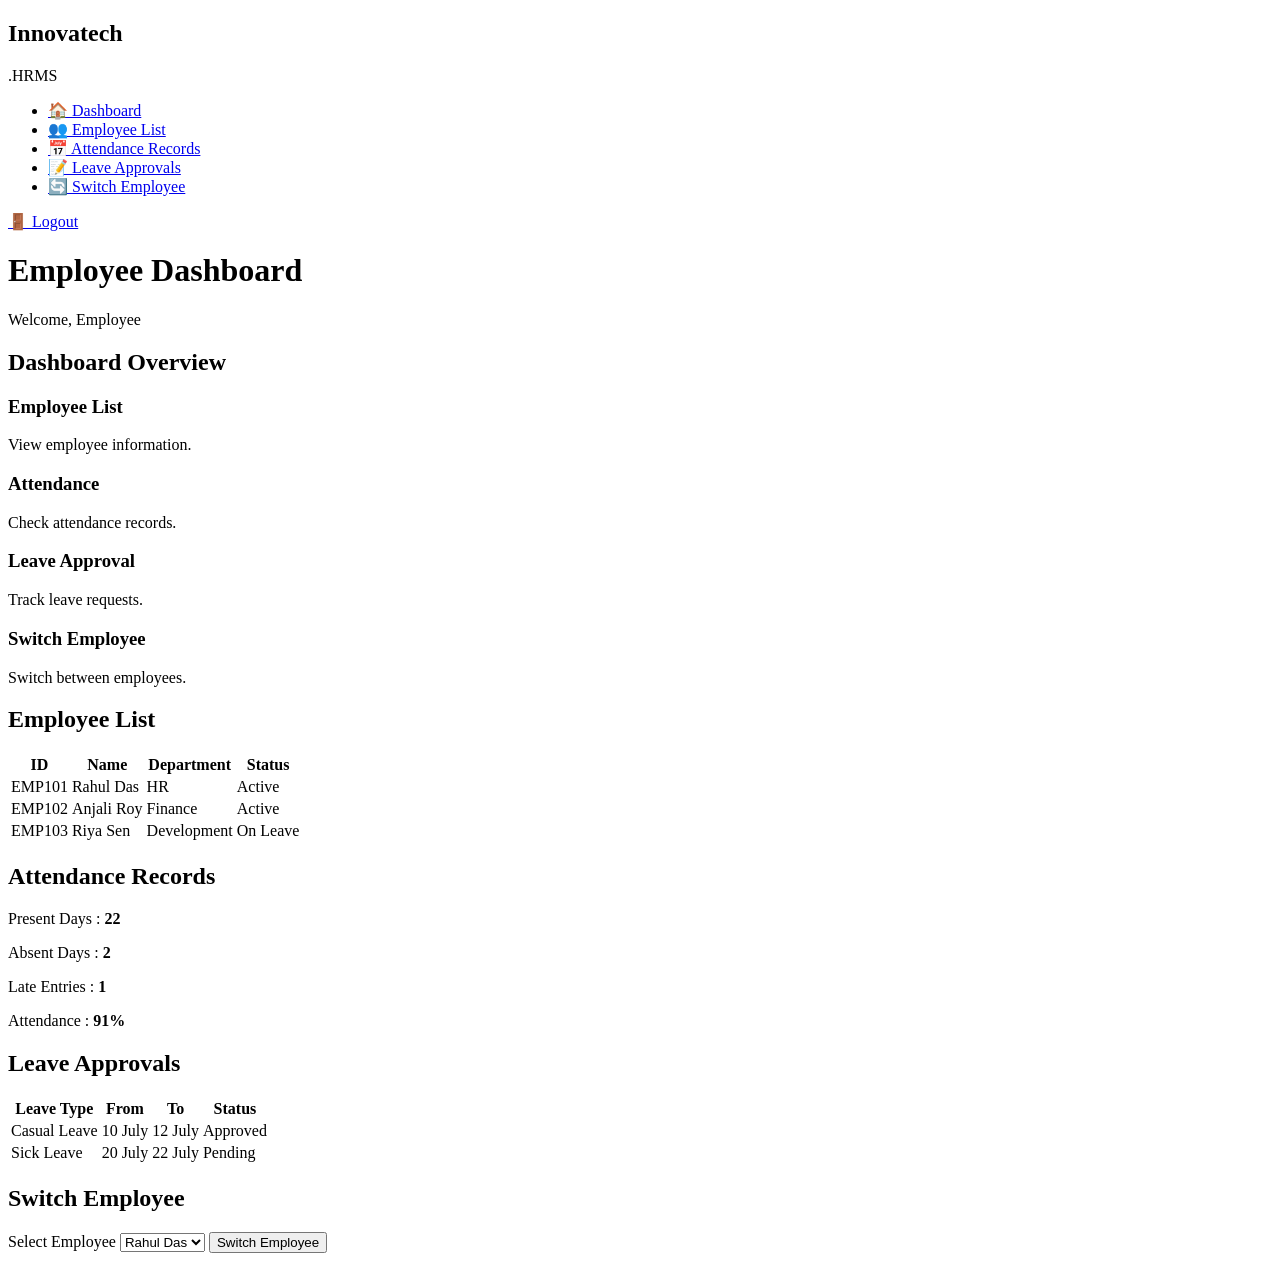
==== admindashboard.html @ e78c6b4d "Added admin dashboard with CSSS" ====
<!DOCTYPE html>
<html lang="en">
<head>
    <meta charset="UTF-8">
    <meta name="viewport" content="width=device-width, initial-scale=1.0">
    <title>Innovatech.HRMS - Employee Dashboard</title>
    <link rel="stylesheet" href="c/admindashboard.css">
</head>

<body>

<div class="container">

    <!-- Sidebar -->
    <aside class="sidebar">

        <div class="logo">
            <h2>Innovatech</h2>
            <span>.HRMS</span>
        </div>

        <ul class="menu">
            <li><a href="#dashboard">🏠 Dashboard</a></li>
            <li><a href="#employee">👥 Employee List</a></li>
            <li><a href="#attendance">📅 Attendance Records</a></li>
            <li><a href="#leave">📝 Leave Approvals</a></li>
            <li><a href="#switch">🔄 Switch Employee</a></li>
        </ul>

        <div class="logout">
            <a href="#">🚪 Logout</a>
        </div>

    </aside>

    <!-- Main Content -->
    <main class="main-content">

        <!-- Header -->
        <header class="header">
            <h1>Employee Dashboard</h1>
            <div class="profile">
                Welcome, Employee
            </div>
        </header>

        <!-- Dashboard -->
        <section id="dashboard">

            <h2>Dashboard Overview</h2>

            <div class="cards">

                <div class="card">
                    <h3>Employee List</h3>
                    <p>View employee information.</p>
                </div>

                <div class="card">
                    <h3>Attendance</h3>
                    <p>Check attendance records.</p>
                </div>

                <div class="card">
                    <h3>Leave Approval</h3>
                    <p>Track leave requests.</p>
                </div>

                <div class="card">
                    <h3>Switch Employee</h3>
                    <p>Switch between employees.</p>
                </div>

            </div>

        </section>

        <!-- Employee List -->

        <section id="employee">

            <h2>Employee List</h2>

            <table>

                <tr>
                    <th>ID</th>
                    <th>Name</th>
                    <th>Department</th>
                    <th>Status</th>
                </tr>

                <tr>
                    <td>EMP101</td>
                    <td>Rahul Das</td>
                    <td>HR</td>
                    <td>Active</td>
                </tr>

                <tr>
                    <td>EMP102</td>
                    <td>Anjali Roy</td>
                    <td>Finance</td>
                    <td>Active</td>
                </tr>

                <tr>
                    <td>EMP103</td>
                    <td>Riya Sen</td>
                    <td>Development</td>
                    <td>On Leave</td>
                </tr>

            </table>

        </section>

        <!-- Attendance -->

        <section id="attendance">

            <h2>Attendance Records</h2>

            <div class="info-box">

                <p>Present Days : <strong>22</strong></p>

                <p>Absent Days : <strong>2</strong></p>

                <p>Late Entries : <strong>1</strong></p>

                <p>Attendance : <strong>91%</strong></p>

            </div>

        </section>

        <!-- Leave -->

        <section id="leave">

            <h2>Leave Approvals</h2>

            <table>

                <tr>
                    <th>Leave Type</th>
                    <th>From</th>
                    <th>To</th>
                    <th>Status</th>
                </tr>

                <tr>
                    <td>Casual Leave</td>
                    <td>10 July</td>
                    <td>12 July</td>
                    <td>Approved</td>
                </tr>

                <tr>
                    <td>Sick Leave</td>
                    <td>20 July</td>
                    <td>22 July</td>
                    <td>Pending</td>
                </tr>

            </table>

        </section>

        <!-- Switch Employee -->

        <section id="switch">

            <h2>Switch Employee</h2>

            <form>

                <label>Select Employee</label>

                <select>

                    <option>Rahul Das</option>

                    <option>Anjali Roy</option>

                    <option>Riya Sen</option>

                </select>

                <button>Switch Employee</button>

            </form>

        </section>

    </main>

</div>

</body>
</html>
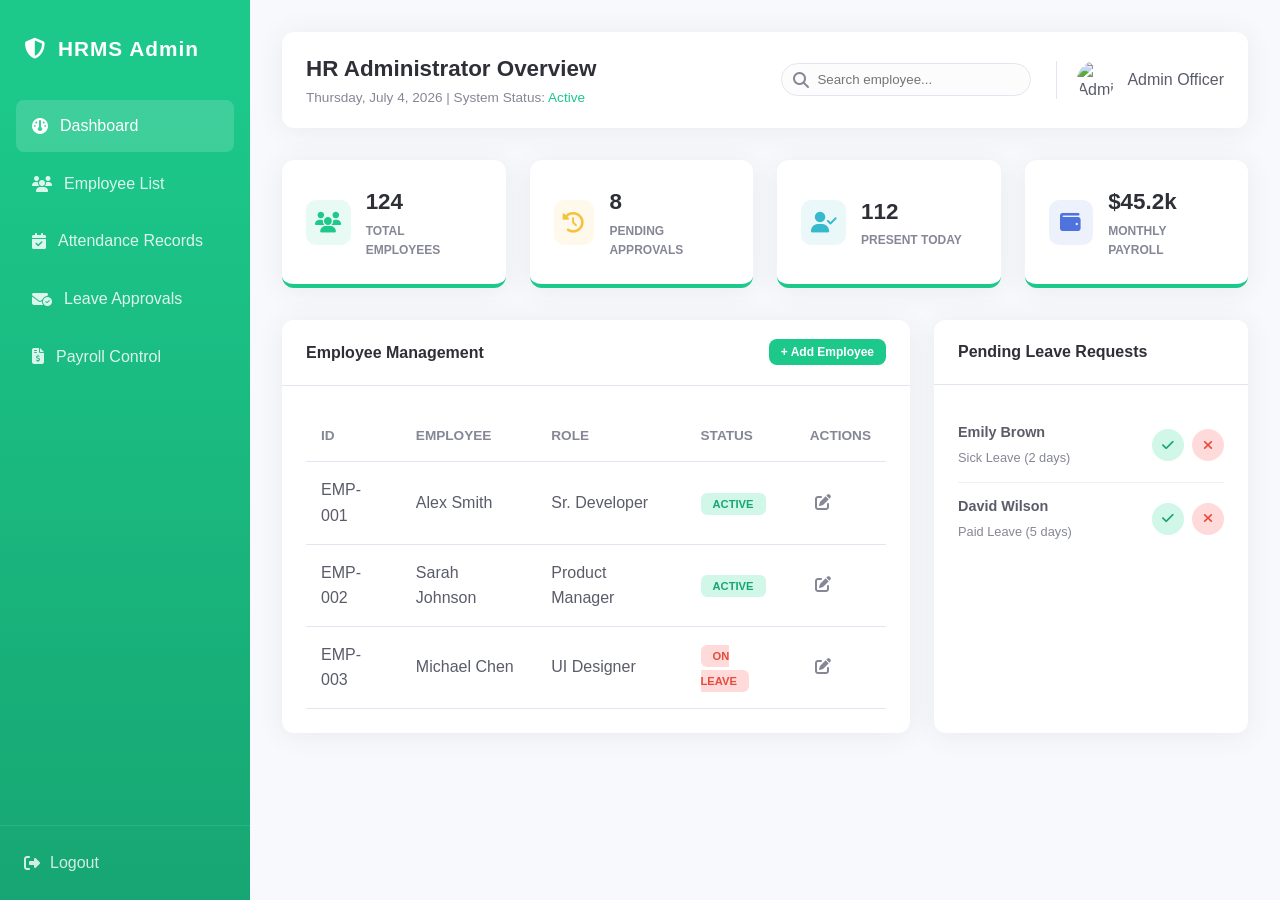
==== commit 763a25fa: "Added admindashboard with CSS" ====
--- a/admindashboard.html
+++ b/admindashboard.html
@@ -3,200 +3,325 @@
 <head>
     <meta charset="UTF-8">
     <meta name="viewport" content="width=device-width, initial-scale=1.0">
-    <title>Innovatech.HRMS - Employee Dashboard</title>
-    <link rel="stylesheet" href="c/admindashboard.css">
+    <title>Admin Dashboard - HRMS</title>
+    <link rel="stylesheet" href="admindashboard.css">
+    <!-- Font Awesome for icons -->
+    <link rel="stylesheet" href="https://cdnjs.cloudflare.com/ajax/libs/font-awesome/6.4.0/css/all.min.css">
 </head>
-
 <body>
-
-<div class="container">
-
-    <!-- Sidebar -->
-    <aside class="sidebar">
-
-        <div class="logo">
-            <h2>Innovatech</h2>
-            <span>.HRMS</span>
-        </div>
-
-        <ul class="menu">
-            <li><a href="#dashboard">🏠 Dashboard</a></li>
-            <li><a href="#employee">👥 Employee List</a></li>
-            <li><a href="#attendance">📅 Attendance Records</a></li>
-            <li><a href="#leave">📝 Leave Approvals</a></li>
-            <li><a href="#switch">🔄 Switch Employee</a></li>
-        </ul>
-
-        <div class="logout">
-            <a href="#">🚪 Logout</a>
-        </div>
-
-    </aside>
-
-    <!-- Main Content -->
-    <main class="main-content">
-
-        <!-- Header -->
-        <header class="header">
-            <h1>Employee Dashboard</h1>
-            <div class="profile">
-                Welcome, Employee
+    <div class="container">
+        <!-- Sidebar -->
+        <aside class="sidebar">
+            <div class="sidebar-header">
+                <i class="fa-solid fa-shield-halved"></i>
+                <span>HRMS Admin</span>
             </div>
-        </header>
-
-        <!-- Dashboard -->
-        <section id="dashboard">
-
-            <h2>Dashboard Overview</h2>
-
-            <div class="cards">
-
+            <nav class="nav-menu">
+                <ul>
+                    <li class="active"><a href="#dashboard"><i class="fa-solid fa-gauge"></i> Dashboard</a></li>
+                    <li><a href="#employees"><i class="fa-solid fa-users"></i> Employee List</a></li>
+                    <li><a href="#attendance"><i class="fa-solid fa-calendar-check"></i> Attendance Records</a></li>
+                    <li><a href="#leave-approvals"><i class="fa-solid fa-envelope-circle-check"></i> Leave Approvals</a></li>
+                    <li><a href="#payroll-control"><i class="fa-solid fa-file-invoice-dollar"></i> Payroll Control</a></li>
+                </ul>
+            </nav>
+            <div class="sidebar-footer">
+                <a href="#" class="logout-btn"><i class="fa-solid fa-right-from-bracket"></i> Logout</a>
+            </div>
+        </aside>
+
+        <!-- Main Content -->
+        <main class="main-content">
+            <!-- Header -->
+            <header class="header">
+                <div class="welcome-text">
+                    <h1>HR Administrator Overview</h1>
+                    <p>Thursday, July 4, 2026 | System Status: <span class="text-success">Active</span></p>
+                </div>
+                <div class="user-profile-top">
+                    <div class="search-bar">
+                        <input type="text" placeholder="Search employee...">
+                        <i class="fa-solid fa-magnifying-glass"></i>
+                    </div>
+                    <div class="user-info">
+                        <img src="https://ui-avatars.com/api/?name=HR+Admin&background=1cc88a&color=fff" alt="Admin Profile">
+                        <span>Admin Officer</span>
+                    </div>
+                </div>
+            </header>
+
+            <!-- Admin Stats Overview -->
+            <section id="dashboard" class="dashboard-section">
+                <div class="stats-grid">
+                    <div class="stat-card">
+                        <div class="stat-icon employees"><i class="fa-solid fa-users"></i></div>
+                        <div class="stat-details">
+                            <h3>124</h3>
+                            <p>Total Employees</p>
+                        </div>
+                    </div>
+                    <div class="stat-card">
+                        <div class="stat-icon pending"><i class="fa-solid fa-clock-rotate-left"></i></div>
+                        <div class="stat-details">
+                            <h3>8</h3>
+                            <p>Pending Approvals</p>
+                        </div>
+                    </div>
+                    <div class="stat-card">
+                        <div class="stat-icon present"><i class="fa-solid fa-user-check"></i></div>
+                        <div class="stat-details">
+                            <h3>112</h3>
+                            <p>Present Today</p>
+                        </div>
+                    </div>
+                    <div class="stat-card">
+                        <div class="stat-icon payroll"><i class="fa-solid fa-wallet"></i></div>
+                        <div class="stat-details">
+                            <h3>$45.2k</h3>
+                            <p>Monthly Payroll</p>
+                        </div>
+                    </div>
+                </div>
+
+                <div class="content-grid">
+                    <!-- Employee List Quick View -->
+                    <div class="card">
+                        <div class="card-header">
+                            <h2>Employee Management</h2>
+                            <button class="btn btn-primary btn-sm">+ Add Employee</button>
+                        </div>
+                        <div class="card-body">
+                            <table class="data-table">
+                                <thead>
+                                    <tr>
+                                        <th>ID</th>
+                                        <th>Employee</th>
+                                        <th>Role</th>
+                                        <th>Status</th>
+                                        <th>Actions</th>
+                                    </tr>
+                                </thead>
+                                <tbody>
+                                    <tr>
+                                        <td>EMP-001</td>
+                                        <td>Alex Smith</td>
+                                        <td>Sr. Developer</td>
+                                        <td><span class="status-badge present">Active</span></td>
+                                        <td><button class="btn-icon"><i class="fa-solid fa-pen-to-square"></i></button></td>
+                                    </tr>
+                                    <tr>
+                                        <td>EMP-002</td>
+                                        <td>Sarah Johnson</td>
+                                        <td>Product Manager</td>
+                                        <td><span class="status-badge present">Active</span></td>
+                                        <td><button class="btn-icon"><i class="fa-solid fa-pen-to-square"></i></button></td>
+                                    </tr>
+                                    <tr>
+                                        <td>EMP-003</td>
+                                        <td>Michael Chen</td>
+                                        <td>UI Designer</td>
+                                        <td><span class="status-badge leave">On Leave</span></td>
+                                        <td><button class="btn-icon"><i class="fa-solid fa-pen-to-square"></i></button></td>
+                                    </tr>
+                                </tbody>
+                            </table>
+                        </div>
+                    </div>
+
+                    <!-- Recent Leave Requests -->
+                    <div class="card">
+                        <div class="card-header">
+                            <h2>Pending Leave Requests</h2>
+                        </div>
+                        <div class="card-body">
+                            <ul class="request-list">
+                                <li class="request-item">
+                                    <div class="req-info">
+                                        <strong>Emily Brown</strong>
+                                        <span>Sick Leave (2 days)</span>
+                                    </div>
+                                    <div class="req-actions">
+                                        <button class="btn-approve"><i class="fa-solid fa-check"></i></button>
+                                        <button class="btn-reject"><i class="fa-solid fa-xmark"></i></button>
+                                    </div>
+                                </li>
+                                <li class="request-item">
+                                    <div class="req-info">
+                                        <strong>David Wilson</strong>
+                                        <span>Paid Leave (5 days)</span>
+                                    </div>
+                                    <div class="req-actions">
+                                        <button class="btn-approve"><i class="fa-solid fa-check"></i></button>
+                                        <button class="btn-reject"><i class="fa-solid fa-xmark"></i></button>
+                                    </div>
+                                </li>
+                            </ul>
+                        </div>
+                    </div>
+                </div>
+            </section>
+
+            <!-- Attendance Records Section -->
+            <section id="attendance" class="section-card">
                 <div class="card">
-                    <h3>Employee List</h3>
-                    <p>View employee information.</p>
-                </div>
-
+                    <div class="card-header">
+                        <h2>All Attendance Records</h2>
+                        <div class="filter-group">
+                            <input type="date" value="2026-07-04">
+                            <button class="btn btn-secondary btn-sm">Filter</button>
+                        </div>
+                    </div>
+                    <div class="card-body">
+                        <table class="data-table">
+                            <thead>
+                                <tr>
+                                    <th>Employee ID</th>
+                                    <th>Name</th>
+                                    <th>Check In</th>
+                                    <th>Check Out</th>
+                                    <th>Status</th>
+                                </tr>
+                            </thead>
+                            <tbody>
+                                <tr>
+                                    <td>EMP-001</td>
+                                    <td>Alex Smith</td>
+                                    <td>09:05 AM</td>
+                                    <td>06:00 PM</td>
+                                    <td><span class="status-badge present">Present</span></td>
+                                </tr>
+                                <tr>
+                                    <td>EMP-002</td>
+                                    <td>Sarah Johnson</td>
+                                    <td>08:55 AM</td>
+                                    <td>05:30 PM</td>
+                                    <td><span class="status-badge present">Present</span></td>
+                                </tr>
+                                <tr>
+                                    <td>EMP-003</td>
+                                    <td>Michael Chen</td>
+                                    <td>-</td>
+                                    <td>-</td>
+                                    <td><span class="status-badge leave">Leave</span></td>
+                                </tr>
+                                <tr>
+                                    <td>EMP-004</td>
+                                    <td>Jessica Lee</td>
+                                    <td>09:30 AM</td>
+                                    <td>-</td>
+                                    <td><span class="status-badge pending">Half-day</span></td>
+                                </tr>
+                            </tbody>
+                        </table>
+                    </div>
+                </div>
+            </section>
+
+            <!-- Leave Approvals Section -->
+            <section id="leave-approvals" class="section-card">
                 <div class="card">
-                    <h3>Attendance</h3>
-                    <p>Check attendance records.</p>
-                </div>
-
+                    <div class="card-header">
+                        <h2>Leave Approval Workflow</h2>
+                    </div>
+                    <div class="card-body">
+                        <div class="approval-table-container">
+                            <table class="data-table">
+                                <thead>
+                                    <tr>
+                                        <th>Employee</th>
+                                        <th>Type</th>
+                                        <th>Range</th>
+                                        <th>Remarks</th>
+                                        <th>Decision</th>
+                                    </tr>
+                                </thead>
+                                <tbody>
+                                    <tr>
+                                        <td>Emily Brown</td>
+                                        <td>Sick Leave</td>
+                                        <td>July 05 - 06</td>
+                                        <td>Doctor appointment</td>
+                                        <td>
+                                            <div class="action-buttons">
+                                                <button class="btn btn-success btn-sm">Approve</button>
+                                                <button class="btn btn-danger btn-sm">Reject</button>
+                                            </div>
+                                        </td>
+                                    </tr>
+                                    <tr>
+                                        <td>David Wilson</td>
+                                        <td>Paid Leave</td>
+                                        <td>Aug 10 - 15</td>
+                                        <td>Family vacation</td>
+                                        <td>
+                                            <div class="action-buttons">
+                                                <button class="btn btn-success btn-sm">Approve</button>
+                                                <button class="btn btn-danger btn-sm">Reject</button>
+                                            </div>
+                                        </td>
+                                    </tr>
+                                </tbody>
+                            </table>
+                        </div>
+                    </div>
+                </div>
+            </section>
+
+            <!-- Payroll Control Section -->
+            <section id="payroll-control" class="section-card">
                 <div class="card">
-                    <h3>Leave Approval</h3>
-                    <p>Track leave requests.</p>
-                </div>
-
-                <div class="card">
-                    <h3>Switch Employee</h3>
-                    <p>Switch between employees.</p>
-                </div>
-
-            </div>
-
-        </section>
-
-        <!-- Employee List -->
-
-        <section id="employee">
-
-            <h2>Employee List</h2>
-
-            <table>
-
-                <tr>
-                    <th>ID</th>
-                    <th>Name</th>
-                    <th>Department</th>
-                    <th>Status</th>
-                </tr>
-
-                <tr>
-                    <td>EMP101</td>
-                    <td>Rahul Das</td>
-                    <td>HR</td>
-                    <td>Active</td>
-                </tr>
-
-                <tr>
-                    <td>EMP102</td>
-                    <td>Anjali Roy</td>
-                    <td>Finance</td>
-                    <td>Active</td>
-                </tr>
-
-                <tr>
-                    <td>EMP103</td>
-                    <td>Riya Sen</td>
-                    <td>Development</td>
-                    <td>On Leave</td>
-                </tr>
-
-            </table>
-
-        </section>
-
-        <!-- Attendance -->
-
-        <section id="attendance">
-
-            <h2>Attendance Records</h2>
-
-            <div class="info-box">
-
-                <p>Present Days : <strong>22</strong></p>
-
-                <p>Absent Days : <strong>2</strong></p>
-
-                <p>Late Entries : <strong>1</strong></p>
-
-                <p>Attendance : <strong>91%</strong></p>
-
-            </div>
-
-        </section>
-
-        <!-- Leave -->
-
-        <section id="leave">
-
-            <h2>Leave Approvals</h2>
-
-            <table>
-
-                <tr>
-                    <th>Leave Type</th>
-                    <th>From</th>
-                    <th>To</th>
-                    <th>Status</th>
-                </tr>
-
-                <tr>
-                    <td>Casual Leave</td>
-                    <td>10 July</td>
-                    <td>12 July</td>
-                    <td>Approved</td>
-                </tr>
-
-                <tr>
-                    <td>Sick Leave</td>
-                    <td>20 July</td>
-                    <td>22 July</td>
-                    <td>Pending</td>
-                </tr>
-
-            </table>
-
-        </section>
-
-        <!-- Switch Employee -->
-
-        <section id="switch">
-
-            <h2>Switch Employee</h2>
-
-            <form>
-
-                <label>Select Employee</label>
-
-                <select>
-
-                    <option>Rahul Das</option>
-
-                    <option>Anjali Roy</option>
-
-                    <option>Riya Sen</option>
-
-                </select>
-
-                <button>Switch Employee</button>
-
-            </form>
-
-        </section>
-
-    </main>
-
-</div>
-
+                    <div class="card-header">
+                        <h2>Admin Payroll Control</h2>
+                        <button class="btn btn-primary btn-sm">Process Monthly Payroll</button>
+                    </div>
+                    <div class="card-body">
+                        <div class="payroll-grid">
+                            <div class="payroll-summary-card">
+                                <h4>Total Disbursement</h4>
+                                <p class="amount">$45,200.00</p>
+                                <span>For Month: June 2026</span>
+                            </div>
+                            <div class="payroll-summary-card">
+                                <h4>Pending Taxes</h4>
+                                <p class="amount text-danger">$8,450.00</p>
+                                <span>Due by: July 15</span>
+                            </div>
+                        </div>
+                        <h3 class="mt-4">Employee Salary Structures</h3>
+                        <table class="data-table">
+                            <thead>
+                                <tr>
+                                    <th>Employee</th>
+                                    <th>Base Salary</th>
+                                    <th>Allowances</th>
+                                    <th>Deductions</th>
+                                    <th>Net Payable</th>
+                                    <th>Action</th>
+                                </tr>
+                            </thead>
+                            <tbody>
+                                <tr>
+                                    <td>Alex Smith</td>
+                                    <td>$5,000</td>
+                                    <td>$3,500</td>
+                                    <td>$700</td>
+                                    <td>$7,800</td>
+                                    <td><button class="btn-icon"><i class="fa-solid fa-gear"></i></button></td>
+                                </tr>
+                                <tr>
+                                    <td>Sarah Johnson</td>
+                                    <td>$6,000</td>
+                                    <td>$2,500</td>
+                                    <td>$800</td>
+                                    <td>$7,700</td>
+                                    <td><button class="btn-icon"><i class="fa-solid fa-gear"></i></button></td>
+                                </tr>
+                            </tbody>
+                        </table>
+                    </div>
+                </div>
+            </section>
+        </main>
+    </div>
 </body>
-</html>+</html>
--- a/admindashboard.css
+++ b/admindashboard.css
@@ -0,0 +1,385 @@
+/* Admin General Styles */
+:root {
+    --primary-color: #1cc88a; /* Green for Admin to distinguish */
+    --secondary-color: #858796;
+    --dark-primary: #17a673;
+    --danger-color: #e74a3b;
+    --warning-color: #f6c23e;
+    --info-color: #36b9cc;
+    --bg-light: #f8f9fc;
+    --sidebar-width: 250px;
+    --white: #ffffff;
+    --border-color: #e3e6f0;
+    --text-main: #5a5c69;
+    --text-heading: #2e2f37;
+}
+
+* {
+    margin: 0;
+    padding: 0;
+    box-sizing: border-box;
+    font-family: 'Segoe UI', Tahoma, Geneva, Verdana, sans-serif;
+}
+
+body {
+    background-color: var(--bg-light);
+    color: var(--text-main);
+    line-height: 1.6;
+}
+
+.container {
+    display: flex;
+    min-height: 100vh;
+}
+
+/* Sidebar */
+.sidebar {
+    width: var(--sidebar-width);
+    background: linear-gradient(180deg, var(--primary-color) 10%, var(--dark-primary) 100%);
+    color: var(--white);
+    display: flex;
+    flex-direction: column;
+    position: fixed;
+    height: 100vh;
+    z-index: 100;
+}
+
+.sidebar-header {
+    padding: 2rem 1.5rem;
+    font-size: 1.3rem;
+    font-weight: 800;
+    display: flex;
+    align-items: center;
+    gap: 12px;
+    letter-spacing: 1px;
+}
+
+.nav-menu {
+    flex-grow: 1;
+}
+
+.nav-menu ul {
+    list-style: none;
+}
+
+.nav-menu li {
+    padding: 0.2rem 1rem;
+}
+
+.nav-menu li a {
+    color: rgba(255, 255, 255, 0.85);
+    text-decoration: none;
+    display: flex;
+    align-items: center;
+    gap: 12px;
+    padding: 0.8rem 1rem;
+    border-radius: 8px;
+    transition: all 0.2s ease;
+    font-weight: 500;
+}
+
+.nav-menu li.active a, .nav-menu li a:hover {
+    color: var(--white);
+    background-color: rgba(255, 255, 255, 0.15);
+}
+
+.sidebar-footer {
+    padding: 1.5rem;
+    border-top: 1px solid rgba(255, 255, 255, 0.1);
+}
+
+.logout-btn {
+    color: rgba(255, 255, 255, 0.8);
+    text-decoration: none;
+    display: flex;
+    align-items: center;
+    gap: 10px;
+}
+
+/* Main Content */
+.main-content {
+    margin-left: var(--sidebar-width);
+    flex-grow: 1;
+    padding: 2rem;
+}
+
+/* Header */
+.header {
+    display: flex;
+    justify-content: space-between;
+    align-items: center;
+    margin-bottom: 2rem;
+    background: var(--white);
+    padding: 1.2rem 1.5rem;
+    border-radius: 12px;
+    box-shadow: 0 0.15rem 1.75rem 0 rgba(58, 59, 69, 0.08);
+}
+
+.welcome-text h1 {
+    font-size: 1.4rem;
+    color: var(--text-heading);
+}
+
+.welcome-text p {
+    color: var(--secondary-color);
+    font-size: 0.85rem;
+}
+
+.user-profile-top {
+    display: flex;
+    align-items: center;
+    gap: 25px;
+}
+
+.search-bar {
+    position: relative;
+}
+
+.search-bar input {
+    padding: 8px 15px 8px 35px;
+    border: 1px solid var(--border-color);
+    border-radius: 20px;
+    background: #fcfcfc;
+    width: 250px;
+}
+
+.search-bar i {
+    position: absolute;
+    left: 12px;
+    top: 50%;
+    transform: translateY(-50%);
+    color: var(--secondary-color);
+}
+
+.user-info {
+    display: flex;
+    align-items: center;
+    gap: 12px;
+    border-left: 1px solid var(--border-color);
+    padding-left: 20px;
+}
+
+.user-info img {
+    width: 38px;
+    height: 38px;
+    border-radius: 50%;
+}
+
+/* Stats Grid */
+.stats-grid {
+    display: grid;
+    grid-template-columns: repeat(auto-fit, minmax(220px, 1fr));
+    gap: 1.5rem;
+    margin-bottom: 2rem;
+}
+
+.stat-card {
+    background: var(--white);
+    padding: 1.5rem;
+    border-radius: 12px;
+    display: flex;
+    align-items: center;
+    gap: 15px;
+    box-shadow: 0 0.15rem 1.75rem 0 rgba(58, 59, 69, 0.08);
+    border-bottom: 4px solid var(--primary-color);
+}
+
+.stat-icon {
+    width: 45px;
+    height: 45px;
+    border-radius: 10px;
+    display: flex;
+    align-items: center;
+    justify-content: center;
+    font-size: 1.3rem;
+}
+
+.stat-icon.employees { background-color: rgba(28, 200, 138, 0.1); color: var(--primary-color); }
+.stat-icon.pending { background-color: rgba(246, 194, 62, 0.1); color: var(--warning-color); }
+.stat-icon.present { background-color: rgba(54, 185, 204, 0.1); color: var(--info-color); }
+.stat-icon.payroll { background-color: rgba(78, 115, 223, 0.1); color: #4e73df; }
+
+.stat-details h3 {
+    font-size: 1.4rem;
+    color: var(--text-heading);
+    margin-bottom: 2px;
+}
+
+.stat-details p {
+    font-size: 0.75rem;
+    text-transform: uppercase;
+    font-weight: 700;
+    color: var(--secondary-color);
+}
+
+/* Content Layout */
+.content-grid {
+    display: grid;
+    grid-template-columns: 2fr 1fr;
+    gap: 1.5rem;
+    margin-bottom: 2rem;
+}
+
+.card {
+    background: var(--white);
+    border-radius: 12px;
+    box-shadow: 0 0.15rem 1.75rem 0 rgba(58, 59, 69, 0.08);
+    overflow: hidden;
+}
+
+.card-header {
+    padding: 1.2rem 1.5rem;
+    background-color: #ffffff;
+    border-bottom: 1px solid var(--border-color);
+    display: flex;
+    justify-content: space-between;
+    align-items: center;
+}
+
+.card-header h2 {
+    font-size: 1rem;
+    color: var(--text-heading);
+    font-weight: 700;
+}
+
+.card-body {
+    padding: 1.5rem;
+}
+
+/* Tables */
+.data-table {
+    width: 100%;
+    border-collapse: collapse;
+}
+
+.data-table th, .data-table td {
+    padding: 15px;
+    text-align: left;
+    border-bottom: 1px solid var(--border-color);
+}
+
+.data-table th {
+    font-weight: 700;
+    color: var(--secondary-color);
+    font-size: 0.85rem;
+    text-transform: uppercase;
+}
+
+.status-badge {
+    padding: 5px 12px;
+    border-radius: 6px;
+    font-size: 0.7rem;
+    font-weight: 700;
+    text-transform: uppercase;
+}
+
+.status-badge.present { background-color: #d1f7e9; color: #17a673; }
+.status-badge.leave { background-color: #ffdada; color: #e74a3b; }
+.status-badge.pending { background-color: #fff3cd; color: #856404; }
+
+/* Buttons */
+.btn {
+    padding: 10px 20px;
+    border-radius: 8px;
+    border: none;
+    cursor: pointer;
+    font-weight: 600;
+    font-size: 0.85rem;
+    transition: all 0.2s;
+}
+
+.btn-sm { padding: 6px 12px; font-size: 0.75rem; }
+.btn-primary { background-color: var(--primary-color); color: white; }
+.btn-primary:hover { background-color: var(--dark-primary); }
+.btn-secondary { background-color: var(--secondary-color); color: white; }
+.btn-success { background-color: #1cc88a; color: white; }
+.btn-danger { background-color: #e74a3b; color: white; }
+
+.btn-icon {
+    background: none;
+    border: none;
+    color: var(--secondary-color);
+    cursor: pointer;
+    font-size: 1rem;
+    padding: 5px;
+}
+
+.btn-icon:hover { color: var(--primary-color); }
+
+/* Request List */
+.request-list {
+    list-style: none;
+}
+
+.request-item {
+    display: flex;
+    justify-content: space-between;
+    align-items: center;
+    padding: 12px 0;
+    border-bottom: 1px solid #f0f0f0;
+}
+
+.request-item:last-child { border-bottom: none; }
+
+.req-info strong { display: block; font-size: 0.9rem; }
+.req-info span { font-size: 0.8rem; color: var(--secondary-color); }
+
+.req-actions { display: flex; gap: 8px; }
+
+.btn-approve, .btn-reject {
+    width: 32px;
+    height: 32px;
+    border-radius: 50%;
+    border: none;
+    cursor: pointer;
+    display: flex;
+    align-items: center;
+    justify-content: center;
+    transition: 0.2s;
+}
+
+.btn-approve { background-color: #d1f7e9; color: #17a673; }
+.btn-reject { background-color: #ffdada; color: #e74a3b; }
+
+/* Payroll Grid */
+.payroll-grid {
+    display: grid;
+    grid-template-columns: 1fr 1fr;
+    gap: 1.5rem;
+    margin-bottom: 2rem;
+}
+
+.payroll-summary-card {
+    background: #f8f9fc;
+    padding: 1.5rem;
+    border-radius: 10px;
+    border-left: 4px solid var(--primary-color);
+}
+
+.payroll-summary-card .amount {
+    font-size: 2rem;
+    font-weight: 700;
+    color: var(--text-heading);
+    margin: 5px 0;
+}
+
+.payroll-summary-card span {
+    font-size: 0.8rem;
+    color: var(--secondary-color);
+}
+
+/* Helpers */
+.mt-4 { margin-top: 1.5rem; }
+.text-success { color: var(--primary-color); }
+.text-danger { color: var(--danger-color); }
+
+/* Section Management */
+section { display: none; }
+section:target { display: block; }
+#dashboard { display: block; }
+
+/* Responsive */
+@media (max-width: 1100px) {
+    .content-grid { grid-template-columns: 1fr; }
+    .payroll-grid { grid-template-columns: 1fr; }
+}
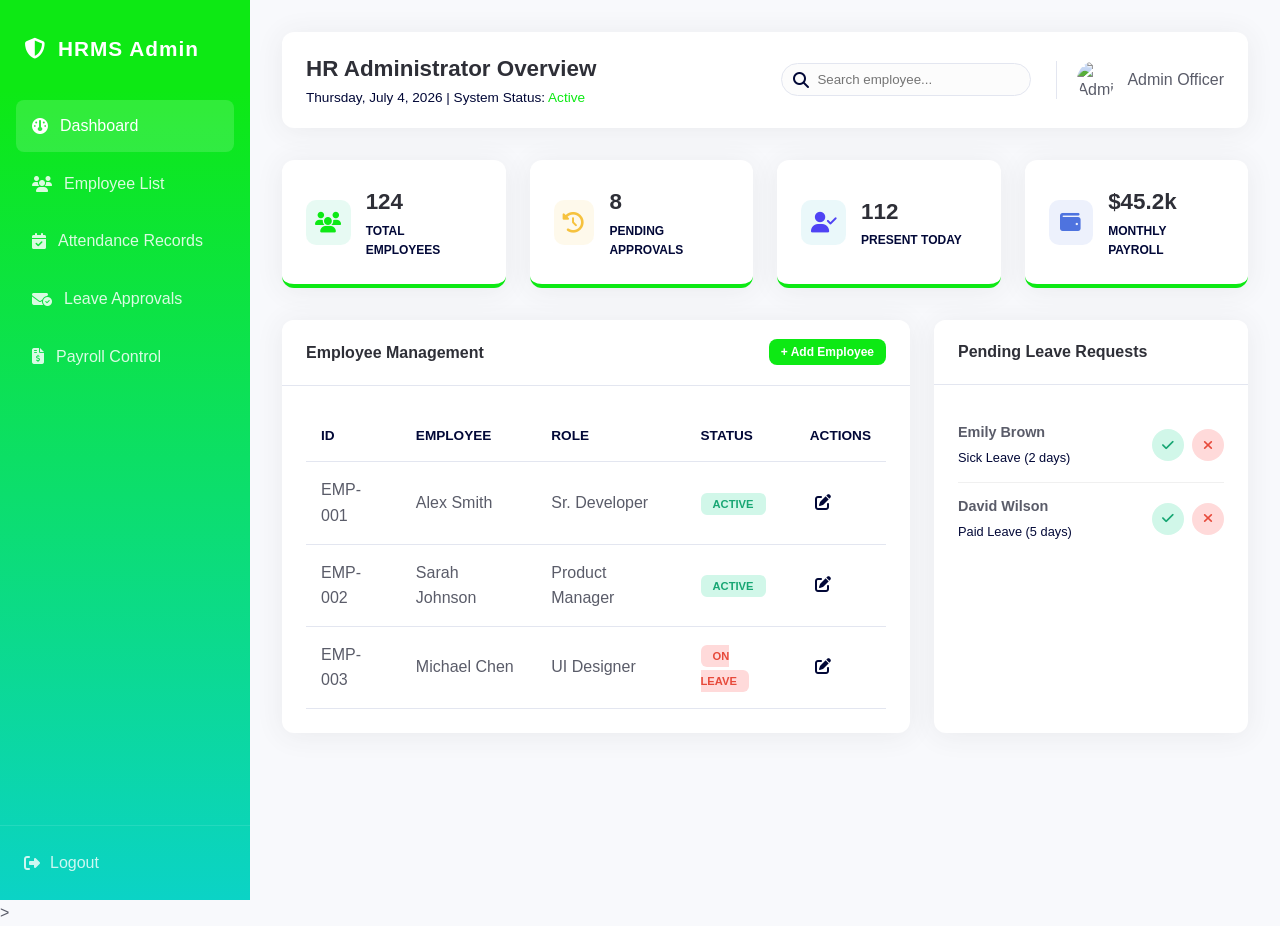
==== commit 8d91a437: "update The admin dashboard" ====
--- a/admindashboard.html
+++ b/admindashboard.html
@@ -161,6 +161,37 @@
                 </div>
             </section>
 
+            <section id="employees" class="section-card">
+
+    <div class="card">
+        <div class="card-header">
+            <h2>Employee List</h2>
+        </div>
+
+        <div class="card-body">
+            <table class="data-table">
+                <thead>
+                    <tr>
+                        <th>ID</th>
+                        <th>Name</th>
+                        <th>Department</th>
+                        <th>Role</th>
+                        <th>Email</th>
+                        <th>Status</th>
+                    </tr>
+                </thead>
+
+                <tbody id="employeeTableBody">
+
+                </tbody>
+
+            </table>
+        </div>
+
+    </div>
+
+</section>
+
             <!-- Attendance Records Section -->
             <section id="attendance" class="section-card">
                 <div class="card">
@@ -323,5 +354,7 @@
             </section>
         </main>
     </div>
+    
 </body>
 </html>
+>
--- a/admindashboard.css
+++ b/admindashboard.css
@@ -1,11 +1,11 @@
 /* Admin General Styles */
 :root {
-    --primary-color: #1cc88a; /* Green for Admin to distinguish */
-    --secondary-color: #858796;
-    --dark-primary: #17a673;
+    --primary-color: #0de914; /* Green for Admin to distinguish */
+    --secondary-color: #020837;
+    --dark-primary: #0bd3c6;
     --danger-color: #e74a3b;
     --warning-color: #f6c23e;
-    --info-color: #36b9cc;
+    --info-color: #4f43f4;
     --bg-light: #f8f9fc;
     --sidebar-width: 250px;
     --white: #ffffff;
